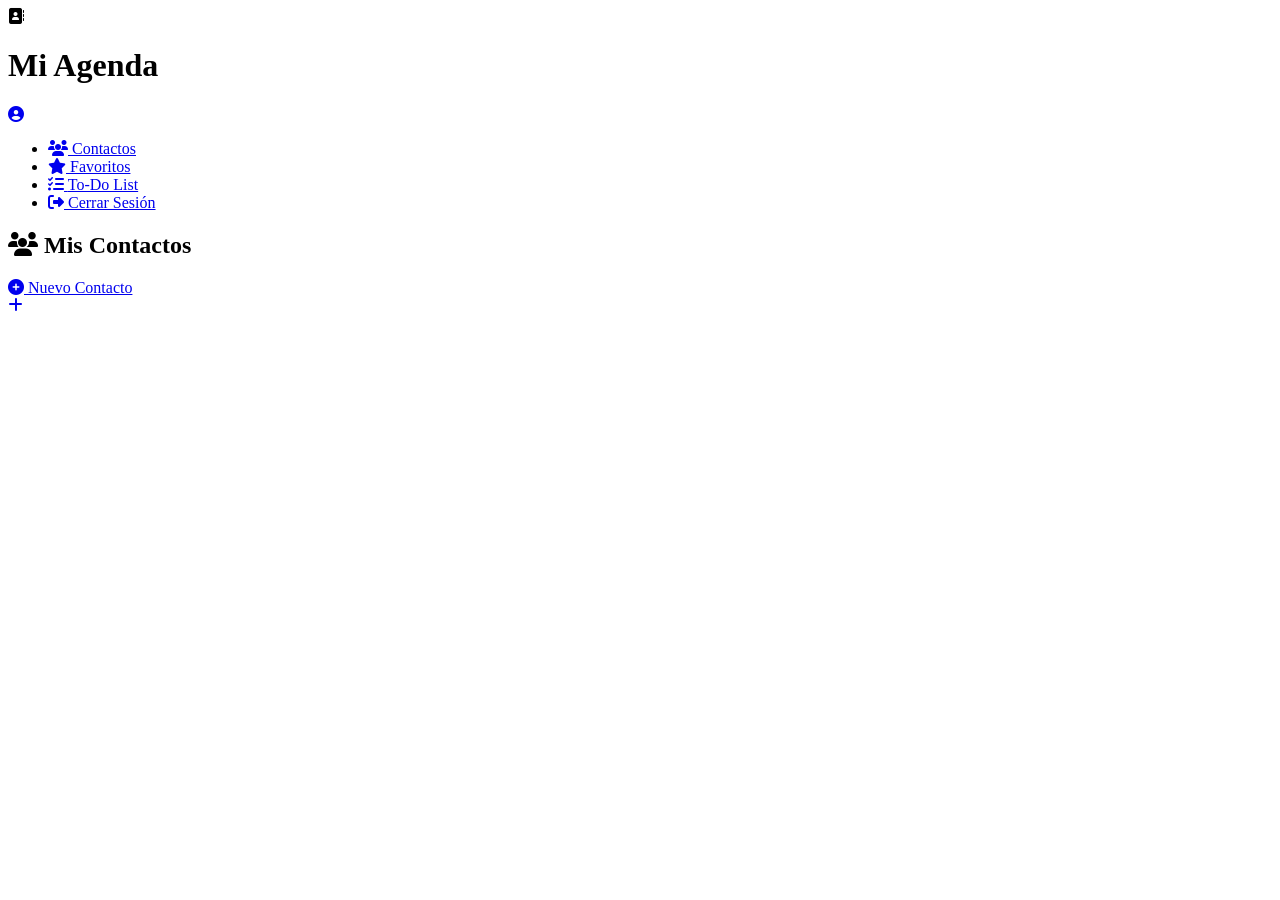
==== HTML/contactos.html @ 3999e620 "add: Agregando el archivo html de contactos al proyecto" ====
<!DOCTYPE html>
<html lang="es">
<head>
    <meta charset="UTF-8">
    <meta name="viewport" content="width=device-width, initial-scale=1.0">
    <title>Mis Contactos | AppKinal</title>
    <link rel="stylesheet" href="../CSS/contactos.css">
    <link rel="stylesheet" href="https://cdnjs.cloudflare.com/ajax/libs/font-awesome/6.4.0/css/all.min.css">
    <link rel="stylesheet" href="../CSS/shared.css">
    <link rel="icon" href="../img/iconoagenda.png" type="image/png">
</head>
<body>
    <div class="container">
        <header class="header">
            <div class="logo">
                <i class="fas fa-address-book"></i>
                <h1>Mi Agenda</h1>
            </div>
            <div class="user-info">
                <span id="userName"></span>
                <a href="perfil.html" class="profile-link">
                    <i class="fas fa-user-circle"></i>
                </a>
            </div>
        </header>
        
        <nav class="sidebar">
            <ul class="nav-menu">
                <li class="nav-item active">
                    <a href="contactos.html">
                        <i class="fas fa-users"></i>
                        <span>Contactos</span>
                    </a>
                </li>
                <li class="nav-item">
                    <a href="favoritos.html">
                        <i class="fas fa-star"></i>
                        <span>Favoritos</span>
                    </a>
                </li>
                <li class="nav-item">
                    <a href="todo-list.html">
                        <i class="fas fa-tasks"></i>
                        <span>To-Do List</span>
                    </a>
                </li>
                <li class="nav-item">
                    <a href="index.html" class="logout">
                        <i class="fas fa-sign-out-alt"></i>
                        <span>Cerrar Sesión</span>
                    </a>
                </li>
            </ul>
        </nav>
        
        <main class="main-content">
            <div class="content-header">
                <h2><i class="fas fa-users"></i> Mis Contactos</h2>
                <a href="nuevo-contacto.html" class="btn-add">
                    <i class="fas fa-plus-circle"></i> Nuevo Contacto
                </a>
            </div>
            
            <div class="contacts-grid" id="contactsList">
                <!-- Los contactos se cargarán aquí con JavaScript -->
            </div>
            
            <div class="notebook-lines"></div>
        </main>
        
        <div class="floating-btn">
            <a href="nuevo-contacto.html" class="fab">
                <i class="fas fa-plus"></i>
            </a>
        </div>
    </div>
    
    <script src="../js/contactos.js"></script>
    <script src="../js/shared.js"></script>
</body>
</html>
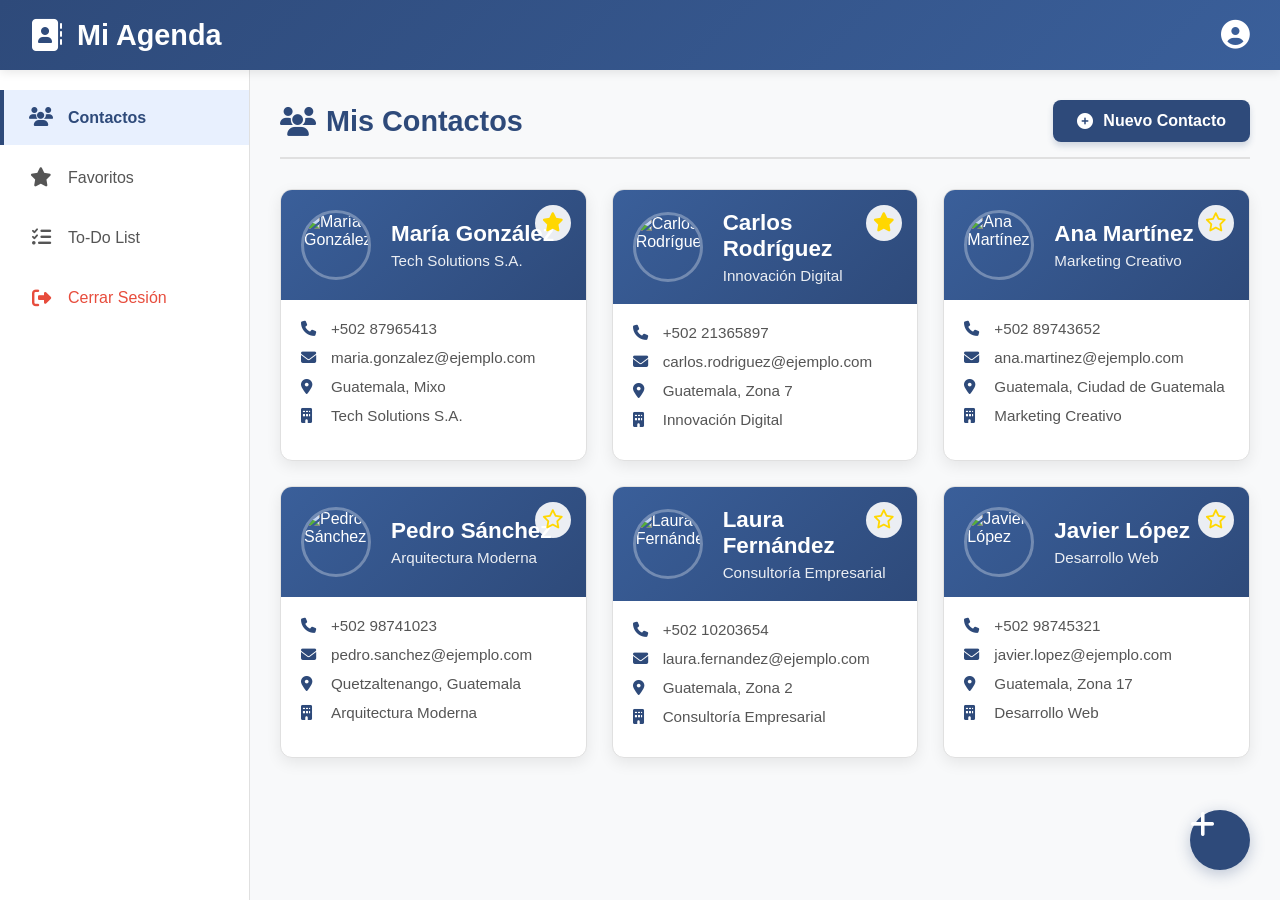
==== commit 2dd57808: "refactor: Haciendo cambios internos en el codigo html de contactos" ====
--- a/HTML/contactos.html
+++ b/HTML/contactos.html
@@ -6,7 +6,7 @@
     <title>Mis Contactos | AppKinal</title>
     <link rel="stylesheet" href="../CSS/contactos.css">
     <link rel="stylesheet" href="https://cdnjs.cloudflare.com/ajax/libs/font-awesome/6.4.0/css/all.min.css">
-    <link rel="stylesheet" href="../CSS/shared.css">
+    <link rel="stylesheet" href="../CSS/compartido.css">
     <link rel="icon" href="../img/iconoagenda.png" type="image/png">
 </head>
 <body>
@@ -18,7 +18,7 @@
             </div>
             <div class="user-info">
                 <span id="userName"></span>
-                <a href="perfil.html" class="profile-link">
+                <a href="../HTML/perfil.html" class="profile-link">
                     <i class="fas fa-user-circle"></i>
                 </a>
             </div>
@@ -27,25 +27,25 @@
         <nav class="sidebar">
             <ul class="nav-menu">
                 <li class="nav-item active">
-                    <a href="contactos.html">
+                    <a href="../HTML/contactos.html">
                         <i class="fas fa-users"></i>
                         <span>Contactos</span>
                     </a>
                 </li>
                 <li class="nav-item">
-                    <a href="favoritos.html">
+                    <a href="../HTML/favoritos.html">
                         <i class="fas fa-star"></i>
                         <span>Favoritos</span>
                     </a>
                 </li>
                 <li class="nav-item">
-                    <a href="todo-list.html">
+                    <a href="../HTML/todo-list.html">
                         <i class="fas fa-tasks"></i>
                         <span>To-Do List</span>
                     </a>
                 </li>
                 <li class="nav-item">
-                    <a href="index.html" class="logout">
+                    <a href="../HTML/index.html" class="logout">
                         <i class="fas fa-sign-out-alt"></i>
                         <span>Cerrar Sesión</span>
                     </a>
@@ -56,26 +56,26 @@
         <main class="main-content">
             <div class="content-header">
                 <h2><i class="fas fa-users"></i> Mis Contactos</h2>
-                <a href="nuevo-contacto.html" class="btn-add">
+                <a href="../HTML/nuevo-contacto.html" class="btn-add">
                     <i class="fas fa-plus-circle"></i> Nuevo Contacto
                 </a>
             </div>
             
             <div class="contacts-grid" id="contactsList">
-                <!-- Los contactos se cargarán aquí con JavaScript -->
+                <!-- Los contactos se cargarán aquí con el JavaScript -->
             </div>
             
             <div class="notebook-lines"></div>
         </main>
         
         <div class="floating-btn">
-            <a href="nuevo-contacto.html" class="fab">
+            <a href="../HTML/nuevo-contacto.html" class="fab">
                 <i class="fas fa-plus"></i>
             </a>
         </div>
     </div>
     
     <script src="../js/contactos.js"></script>
-    <script src="../js/shared.js"></script>
+    <script src="../js/compartido.js"></script>
 </body>
 </html>
--- a/CSS/contactos.css
+++ b/CSS/contactos.css
@@ -0,0 +1,425 @@
+* {
+    margin: 0;
+    padding: 0;
+    box-sizing: border-box;
+    font-family: 'Segoe UI', Tahoma, Geneva, Verdana, sans-serif;
+}
+
+body {
+    min-height: 100vh;
+    background-color: #f8f9fa;
+    color: #333;
+}
+
+.container {
+    display: grid;
+    grid-template-columns: 250px 1fr;
+    grid-template-rows: 70px 1fr;
+    min-height: 100vh;
+}
+
+.header {
+    grid-column: 1 / -1;
+    background: linear-gradient(135deg, #2e4a7a 0%, #3a5f9a 100%);
+    color: white;
+    display: flex;
+    justify-content: space-between;
+    align-items: center;
+    padding: 0 30px;
+    box-shadow: 0 2px 10px rgba(0, 0, 0, 0.1);
+    z-index: 100;
+    animation: slideDown 0.5s ease-out;
+}
+
+.logo {
+    display: flex;
+    align-items: center;
+    gap: 15px;
+}
+
+.logo i {
+    font-size: 2rem;
+    animation: pulse 3s infinite;
+}
+
+.logo h1 {
+    font-size: 1.8rem;
+    font-weight: 700;
+}
+
+.user-info {
+    display: flex;
+    align-items: center;
+    gap: 15px;
+    font-size: 1rem;
+}
+
+.profile-link {
+    color: white;
+    font-size: 1.8rem;
+    transition: transform 0.3s ease;
+}
+
+.profile-link:hover {
+    transform: scale(1.1);
+    color: #ffd700;
+}
+
+.sidebar {
+    background-color: white;
+    border-right: 1px solid #e0e0e0;
+    padding-top: 20px;
+    box-shadow: 2px 0 5px rgba(0, 0, 0, 0.05);
+    animation: slideInLeft 0.6s ease-out;
+}
+
+.nav-menu {
+    list-style: none;
+}
+
+.nav-item {
+    margin-bottom: 5px;
+}
+
+.nav-item a {
+    display: flex;
+    align-items: center;
+    gap: 15px;
+    padding: 18px 25px;
+    color: #555;
+    text-decoration: none;
+    font-size: 1rem;
+    font-weight: 500;
+    transition: all 0.3s ease;
+    border-left: 4px solid transparent;
+}
+
+.nav-item a:hover {
+    background-color: #f0f5ff;
+    color: #2e4a7a;
+    border-left-color: #2e4a7a;
+}
+
+.nav-item.active a {
+    background-color: #e8f0fe;
+    color: #2e4a7a;
+    border-left-color: #2e4a7a;
+    font-weight: 600;
+}
+
+.nav-item a i {
+    font-size: 1.2rem;
+    width: 24px;
+    text-align: center;
+}
+
+.logout {
+    color: #e74c3c !important;
+}
+
+.logout:hover {
+    color: #c0392b !important;
+    background-color: #ffeaea !important;
+    border-left-color: #e74c3c !important;
+}
+
+.main-content {
+    padding: 30px;
+    background-color: #f8f9fa;
+    position: relative;
+    overflow-y: auto;
+    animation: fadeIn 0.8s ease-out;
+}
+
+.content-header {
+    display: flex;
+    justify-content: space-between;
+    align-items: center;
+    margin-bottom: 30px;
+    padding-bottom: 15px;
+    border-bottom: 2px solid #e0e0e0;
+}
+
+.content-header h2 {
+    color: #2e4a7a;
+    font-size: 1.8rem;
+    display: flex;
+    align-items: center;
+    gap: 10px;
+}
+
+.btn-add {
+    background-color: #2e4a7a;
+    color: white;
+    padding: 12px 24px;
+    border-radius: 8px;
+    text-decoration: none;
+    font-weight: 600;
+    display: flex;
+    align-items: center;
+    gap: 10px;
+    transition: all 0.3s ease;
+    box-shadow: 0 4px 6px rgba(46, 74, 122, 0.2);
+}
+
+.btn-add:hover {
+    background-color: #1a3157;
+    transform: translateY(-2px);
+    box-shadow: 0 6px 12px rgba(46, 74, 122, 0.3);
+}
+
+.contacts-grid {
+    display: grid;
+    grid-template-columns: repeat(auto-fill, minmax(300px, 1fr));
+    gap: 25px;
+    margin-bottom: 50px;
+}
+
+.contact-card {
+    background: white;
+    border-radius: 12px;
+    overflow: hidden;
+    box-shadow: 0 5px 15px rgba(0, 0, 0, 0.08);
+    transition: all 0.4s ease;
+    cursor: pointer;
+    animation: fadeInUp 0.6s ease-out;
+    position: relative;
+    border: 1px solid #e0e0e0;
+}
+
+.contact-card:hover {
+    transform: translateY(-8px);
+    box-shadow: 0 15px 30px rgba(0, 0, 0, 0.15);
+}
+
+.contact-header {
+    background: linear-gradient(135deg, #3a5f9a 0%, #2e4a7a 100%);
+    padding: 20px;
+    color: white;
+    display: flex;
+    align-items: center;
+    gap: 20px;
+}
+
+.contact-avatar {
+    width: 70px;
+    height: 70px;
+    border-radius: 50%;
+    overflow: hidden;
+    border: 3px solid rgba(255, 255, 255, 0.3);
+    flex-shrink: 0;
+}
+
+.contact-avatar img {
+    width: 100%;
+    height: 100%;
+    object-fit: cover;
+}
+
+.contact-info h3 {
+    font-size: 1.4rem;
+    margin-bottom: 5px;
+    font-weight: 600;
+}
+
+.contact-info p {
+    opacity: 0.9;
+    font-size: 0.95rem;
+}
+
+.contact-body {
+    padding: 20px;
+}
+
+.contact-details {
+    list-style: none;
+}
+
+.contact-details li {
+    display: flex;
+    align-items: center;
+    gap: 10px;
+    margin-bottom: 12px;
+    color: #555;
+    font-size: 0.95rem;
+}
+
+.contact-details li i {
+    color: #2e4a7a;
+    width: 20px;
+}
+
+.favorite-btn {
+    position: absolute;
+    top: 15px;
+    right: 15px;
+    background: rgba(255, 255, 255, 0.9);
+    border: none;
+    width: 36px;
+    height: 36px;
+    border-radius: 50%;
+    display: flex;
+    align-items: center;
+    justify-content: center;
+    cursor: pointer;
+    transition: all 0.3s ease;
+    color: #ffd700;
+    font-size: 1.2rem;
+}
+
+.favorite-btn:hover {
+    background: white;
+    transform: scale(1.1);
+}
+
+.notebook-lines {
+    position: absolute;
+    top: 0;
+    left: 0;
+    width: 100%;
+    height: 100%;
+    background: linear-gradient(to bottom, transparent 95%, rgba(46, 74, 122, 0.05) 95%);
+    background-size: 100% 30px;
+    pointer-events: none;
+    z-index: -1;
+}
+
+.floating-btn {
+    position: fixed;
+    bottom: 30px;
+    right: 30px;
+    z-index: 1000;
+}
+
+.fab {
+    display: flex;
+    align-items: center;
+    justify-content: center;
+    width: 60px;
+    height: 60px;
+    background-color: #2e4a7a;
+    color: white;
+    border-radius: 50%;
+    font-size: 1.8rem;
+    text-decoration: none;
+    box-shadow: 0 4px 15px rgba(46, 74, 122, 0.3);
+    transition: all 0.3s ease;
+    animation: pulse 2s infinite;
+}
+
+.fab:hover {
+    background-color: #1a3157;
+    transform: scale(1.1) rotate(90deg);
+    box-shadow: 0 6px 20px rgba(46, 74, 122, 0.4);
+}
+
+/* Animaciones */
+@keyframes slideDown {
+    from { transform: translateY(-100%); opacity: 0; }
+    to { transform: translateY(0); opacity: 1; }
+}
+
+@keyframes slideInLeft {
+    from { transform: translateX(-100%); opacity: 0; }
+    to { transform: translateX(0); opacity: 1; }
+}
+
+@keyframes fadeInUp {
+    from { transform: translateY(20px); opacity: 0; }
+    to { transform: translateY(0); opacity: 1; }
+}
+
+@keyframes fadeIn {
+    from { opacity: 0; }
+    to { opacity: 1; }
+}
+
+@keyframes pulse {
+    0% { box-shadow: 0 0 0 0 rgba(46, 74, 122, 0.4); }
+    70% { box-shadow: 0 0 0 10px rgba(46, 74, 122, 0); }
+    100% { box-shadow: 0 0 0 0 rgba(46, 74, 122, 0); }
+}
+
+/* Responsive */
+@media (max-width: 1024px) {
+    .container {
+        grid-template-columns: 200px 1fr;
+    }
+    
+    .contacts-grid {
+        grid-template-columns: repeat(auto-fill, minmax(280px, 1fr));
+    }
+}
+
+@media (max-width: 768px) {
+    .container {
+        grid-template-columns: 1fr;
+        grid-template-rows: 70px auto 1fr;
+    }
+    
+    .sidebar {
+        grid-row: 2;
+        border-right: none;
+        border-bottom: 1px solid #e0e0e0;
+        animation: slideDown 0.5s ease-out;
+    }
+    
+    .nav-menu {
+        display: flex;
+        overflow-x: auto;
+        padding: 10px;
+    }
+    
+    .nav-item {
+        flex-shrink: 0;
+        margin-bottom: 0;
+    }
+    
+    .nav-item a {
+        padding: 12px 20px;
+        border-left: none;
+        border-bottom: 3px solid transparent;
+    }
+    
+    .nav-item a:hover,
+    .nav-item.active a {
+        border-left: none;
+        border-bottom-color: #2e4a7a;
+    }
+    
+    .content-header {
+        flex-direction: column;
+        align-items: flex-start;
+        gap: 15px;
+    }
+    
+    .contacts-grid {
+        grid-template-columns: 1fr;
+    }
+}
+
+@media (max-width: 480px) {
+    .header {
+        padding: 0 15px;
+    }
+    
+    .logo h1 {
+        font-size: 1.5rem;
+    }
+    
+    .main-content {
+        padding: 20px 15px;
+    }
+    
+    .contact-header {
+        flex-direction: column;
+        text-align: center;
+        gap: 15px;
+    }
+    
+    .fab {
+        width: 50px;
+        height: 50px;
+        font-size: 1.5rem;
+    }
+}
